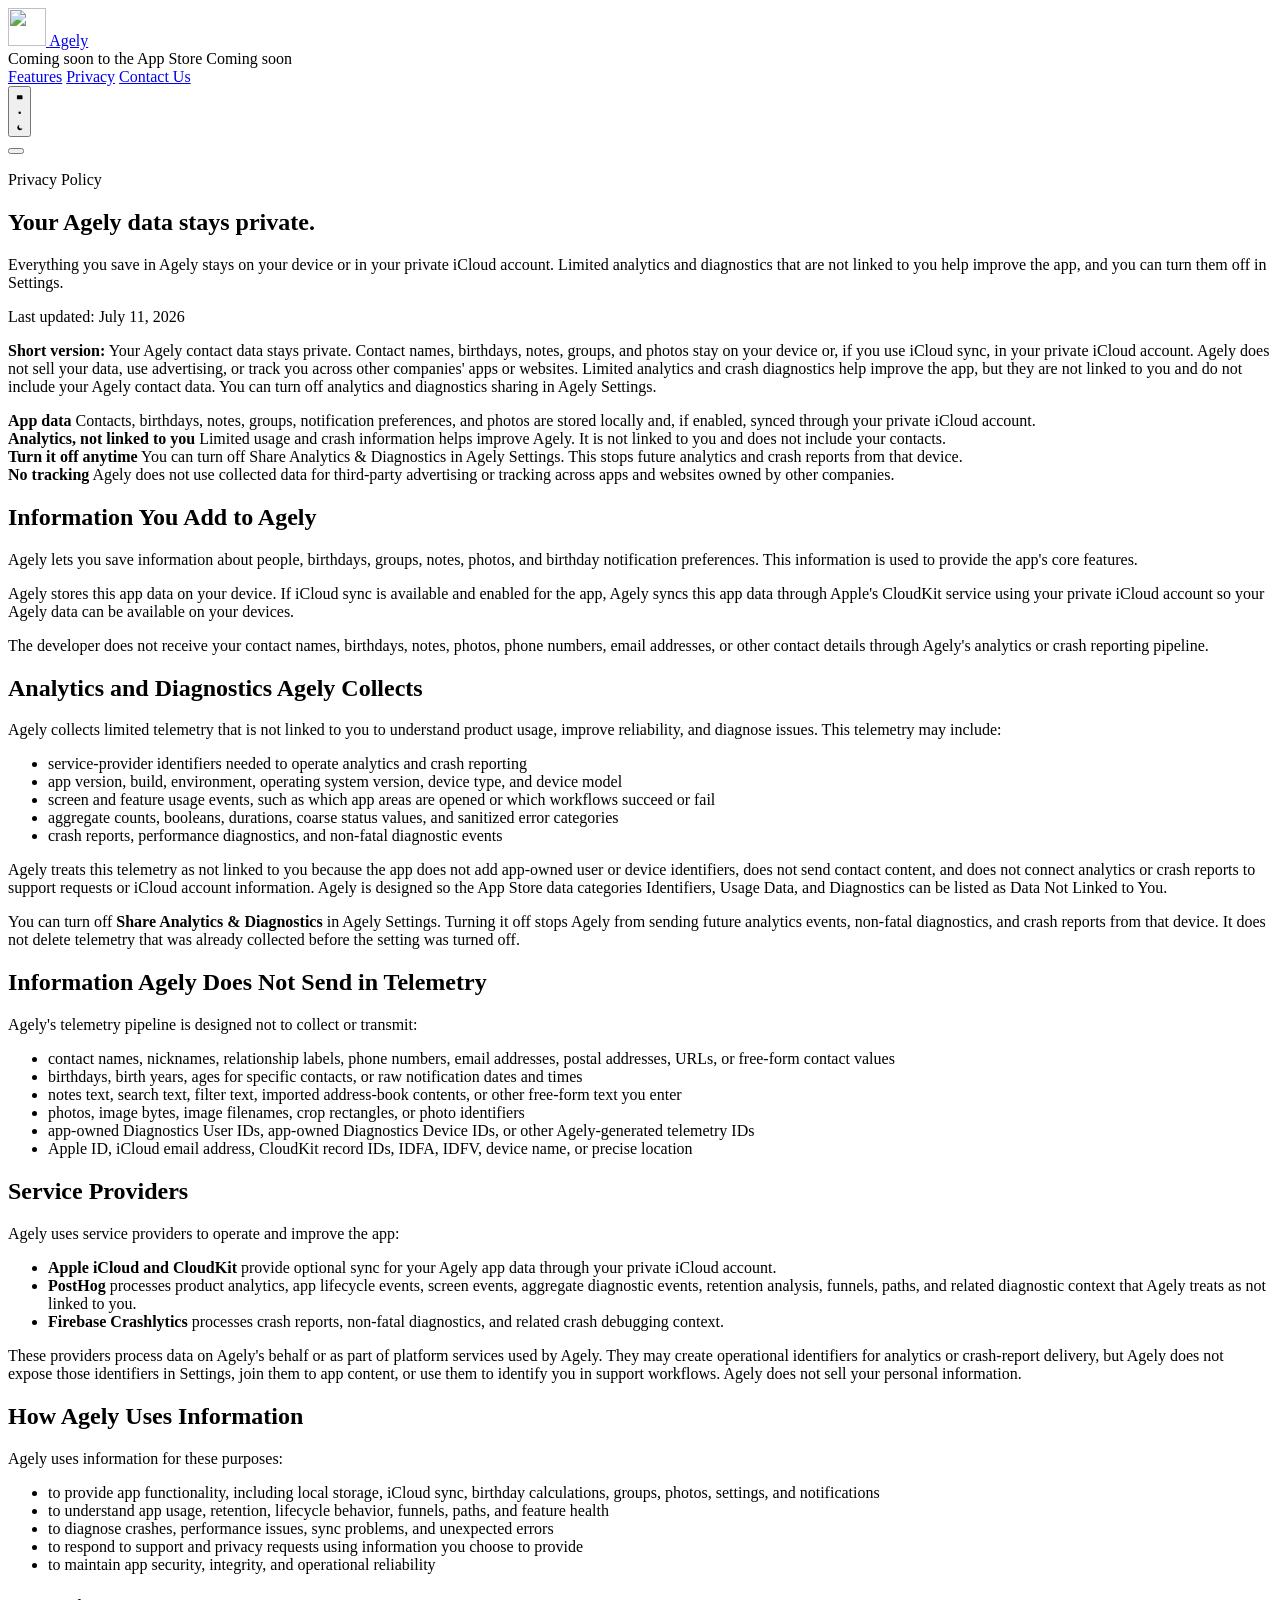
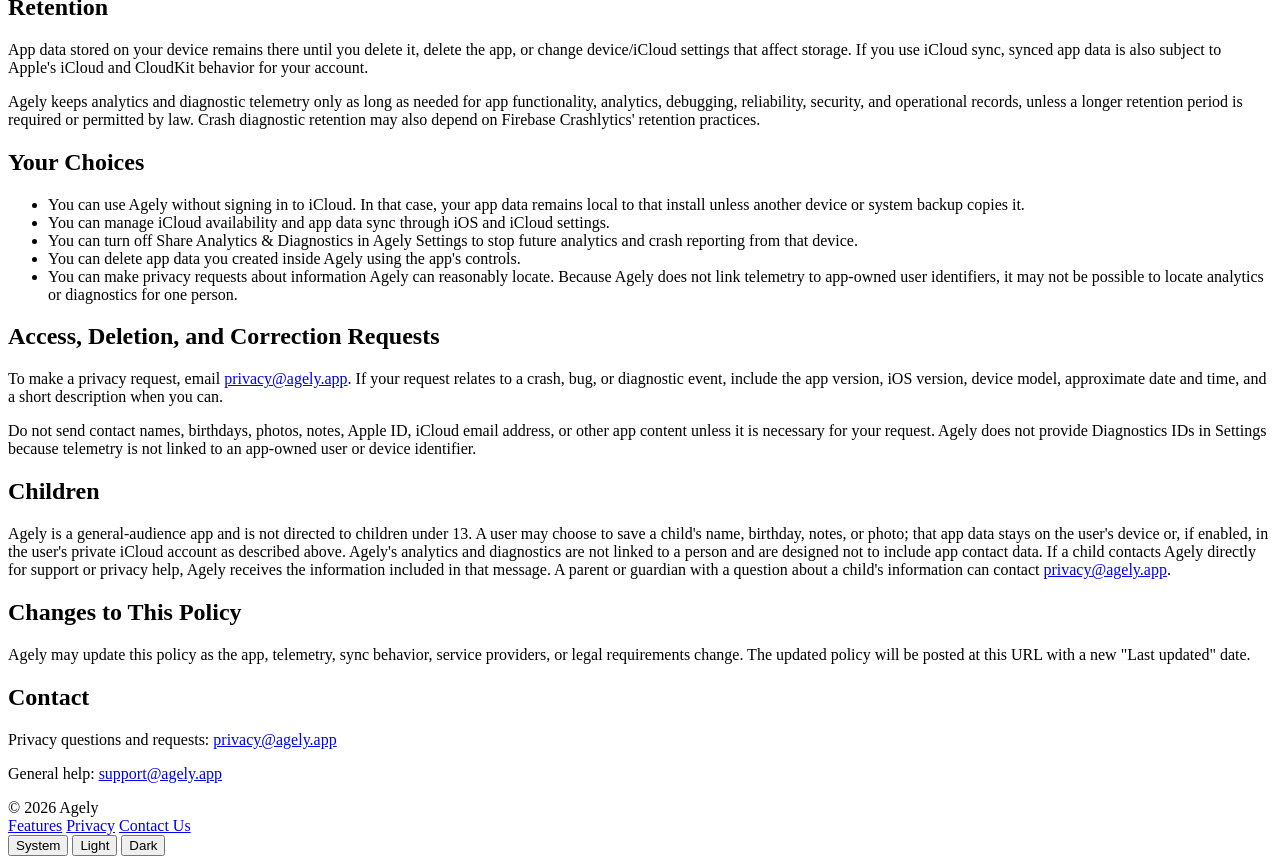
==== Website/privacy/index.html @ 069da4b2 "Regenerate social preview" ====
<!doctype html>
<html lang="en">
  <head>
    <meta charset="utf-8">
    <meta name="viewport" content="width=device-width, initial-scale=1">
    <title>Privacy Policy | Agely</title>
    <meta name="description" content="Agely privacy policy for app data, iCloud sync, analytics, diagnostics, and support requests.">
    <link rel="canonical" href="https://agely.app/privacy/">
    <meta property="og:title" content="Privacy Policy | Agely">
    <meta property="og:description" content="How Agely handles app data, iCloud sync, analytics, diagnostics, and support requests.">
    <meta property="og:type" content="website">
    <meta property="og:url" content="https://agely.app/privacy/">
    <meta property="og:site_name" content="Agely">
    <meta property="og:image" content="https://agely.app/assets/social-preview.png?v=20260713b">
    <meta property="og:image:width" content="1200">
    <meta property="og:image:height" content="630">
    <meta property="og:image:alt" content="Agely app preview showing age and birthday tracking on iPhone.">
    <meta name="twitter:card" content="summary_large_image">
    <meta name="twitter:title" content="Privacy Policy | Agely">
    <meta name="twitter:description" content="How Agely handles app data, iCloud sync, analytics, diagnostics, and support requests.">
    <meta name="twitter:image" content="https://agely.app/assets/social-preview.png?v=20260713b">
    <link rel="icon" href="/assets/agely-icon.png" type="image/png">
    <link rel="apple-touch-icon" href="/assets/agely-icon.png">
    <script src="/assets/theme-init.js?v=20260706g"></script>
    <link rel="stylesheet" href="/assets/styles.css?v=20260713a">
  </head>
  <body>
    <header class="site-header">
      <div class="site-shell nav">
        <a class="brand" href="/" aria-label="Agely home">
          <img src="/assets/agely-icon.png" alt="" width="38" height="38">
          <span>Agely</span>
        </a>
        <div class="nav-actions">
          <!-- APP_STORE_URL: replace this status with the App Store link at launch. -->
          <span class="header-availability" data-app-store-availability aria-label="Agely is coming soon to the App Store">
            <span class="availability-label-full">Coming soon to the App Store</span>
            <span class="availability-label-compact">Coming soon</span>
          </span>
          <nav class="nav-links desktop-nav" aria-label="Primary">
            <a href="/#features">Features</a>
            <a href="/privacy/" aria-current="page">Privacy</a>
            <a href="/support/">Contact Us</a>
          </nav>
          <div class="theme-menu-wrap desktop-theme-control" data-theme-menu>
            <button class="theme-menu-button" type="button" aria-label="Appearance" aria-haspopup="menu" aria-expanded="false" aria-controls="appearance-menu" data-theme-menu-button>
              <span class="theme-current-icon" aria-hidden="true">
                <svg class="theme-icon theme-mode-icon theme-mode-system" viewBox="0 0 24 24">
                  <rect x="3" y="4" width="18" height="13" rx="2"></rect>
                  <path d="M8 21h8"></path>
                  <path d="M12 17v4"></path>
                </svg>
                <svg class="theme-icon theme-mode-icon theme-mode-light" viewBox="0 0 24 24">
                  <circle cx="12" cy="12" r="4"></circle>
                  <path d="M12 2v2"></path>
                  <path d="M12 20v2"></path>
                  <path d="m4.93 4.93 1.41 1.41"></path>
                  <path d="m17.66 17.66 1.41 1.41"></path>
                  <path d="M2 12h2"></path>
                  <path d="M20 12h2"></path>
                  <path d="m6.34 17.66-1.41 1.41"></path>
                  <path d="m19.07 4.93-1.41 1.41"></path>
                </svg>
                <svg class="theme-icon theme-mode-icon theme-mode-dark" viewBox="0 0 24 24">
                  <path d="M20.99 12.67A8.5 8.5 0 1 1 11.33 3a6.5 6.5 0 0 0 9.66 9.67Z"></path>
                </svg>
              </span>
            </button>
            <div class="theme-popover" id="appearance-menu" role="menu" aria-label="Appearance" data-theme-popover hidden>
              <button class="theme-menu-row" type="button" role="menuitemradio" aria-checked="true" data-theme-option="system">
                <span class="theme-menu-row-label">
                  <svg class="theme-icon theme-icon-small" viewBox="0 0 24 24" aria-hidden="true">
                    <rect x="3" y="4" width="18" height="13" rx="2"></rect>
                    <path d="M8 21h8"></path>
                    <path d="M12 17v4"></path>
                  </svg>
                  System
                </span>
                <span class="theme-checkmark" aria-hidden="true">&#10003;</span>
              </button>
              <button class="theme-menu-row" type="button" role="menuitemradio" aria-checked="false" data-theme-option="light">
                <span class="theme-menu-row-label">
                  <svg class="theme-icon theme-icon-small" viewBox="0 0 24 24" aria-hidden="true">
                    <circle cx="12" cy="12" r="4"></circle>
                    <path d="M12 2v2"></path>
                    <path d="M12 20v2"></path>
                    <path d="m4.93 4.93 1.41 1.41"></path>
                    <path d="m17.66 17.66 1.41 1.41"></path>
                    <path d="M2 12h2"></path>
                    <path d="M20 12h2"></path>
                    <path d="m6.34 17.66-1.41 1.41"></path>
                    <path d="m19.07 4.93-1.41 1.41"></path>
                  </svg>
                  Light
                </span>
                <span class="theme-checkmark" aria-hidden="true">&#10003;</span>
              </button>
              <button class="theme-menu-row" type="button" role="menuitemradio" aria-checked="false" data-theme-option="dark">
                <span class="theme-menu-row-label">
                  <svg class="theme-icon theme-icon-small" viewBox="0 0 24 24" aria-hidden="true">
                    <path d="M20.99 12.67A8.5 8.5 0 1 1 11.33 3a6.5 6.5 0 0 0 9.66 9.67Z"></path>
                  </svg>
                  Dark
                </span>
                <span class="theme-checkmark" aria-hidden="true">&#10003;</span>
              </button>
            </div>
          </div>
          <button class="compact-menu-toggle" type="button" aria-label="Open menu" aria-expanded="false" aria-controls="site-menu" data-site-menu-toggle>
            <span class="menu-icon-line" aria-hidden="true"></span>
            <span class="menu-icon-line" aria-hidden="true"></span>
            <span class="menu-icon-line" aria-hidden="true"></span>
          </button>
        </div>
      </div>
      <div class="site-shell compact-menu" id="site-menu" data-site-menu hidden>
        <nav class="compact-nav-links" aria-label="Primary">
          <a href="/#features">Features</a>
          <a href="/privacy/" aria-current="page">Privacy</a>
          <a href="/support/">Contact Us</a>
        </nav>
        <div class="compact-appearance">
          <span class="compact-appearance-label">Appearance</span>
          <div class="theme-segmented-control" role="group" aria-label="Appearance">
            <button type="button" aria-pressed="true" data-theme-option="system">System</button>
            <button type="button" aria-pressed="false" data-theme-option="light">Light</button>
            <button type="button" aria-pressed="false" data-theme-option="dark">Dark</button>
          </div>
        </div>
      </div>
    </header>

    <main class="site-shell legal-page">
      <section class="page-hero animate-on-scroll fade-up">
        <p class="eyebrow">Privacy Policy</p>
        <h1>Your Agely data stays private.</h1>
        <p class="lede">Everything you save in Agely stays on your device or in your private iCloud account. Limited analytics and diagnostics that are not linked to you help improve the app, and you can turn them off in Settings.</p>
        <p class="meta">Last updated: July 11, 2026</p>
      </section>

      <article class="content legal-content">
        <div class="notice animate-on-scroll fade-up">
          <p><strong>Short version:</strong> Your Agely contact data stays private. Contact names, birthdays, notes, groups, and photos stay on your device or, if you use iCloud sync, in your private iCloud account. Agely does not sell your data, use advertising, or track you across other companies' apps or websites. Limited analytics and crash diagnostics help improve the app, but they are not linked to you and do not include your Agely contact data. You can turn off analytics and diagnostics sharing in Agely Settings.</p>
        </div>

        <div class="summary-grid privacy-summary" aria-label="Privacy summary">
          <div class="summary-item animate-on-scroll fade-up">
            <strong>App data</strong>
            <span>Contacts, birthdays, notes, groups, notification preferences, and photos are stored locally and, if enabled, synced through your private iCloud account.</span>
          </div>
          <div class="summary-item animate-on-scroll fade-up stagger-1">
            <strong>Analytics, not linked to you</strong>
            <span>Limited usage and crash information helps improve Agely. It is not linked to you and does not include your contacts.</span>
          </div>
          <div class="summary-item animate-on-scroll fade-up stagger-2">
            <strong>Turn it off anytime</strong>
            <span>You can turn off Share Analytics &amp; Diagnostics in Agely Settings. This stops future analytics and crash reports from that device.</span>
          </div>
          <div class="summary-item animate-on-scroll fade-up stagger-3">
            <strong>No tracking</strong>
            <span>Agely does not use collected data for third-party advertising or tracking across apps and websites owned by other companies.</span>
          </div>
        </div>

        <section class="policy-section" aria-labelledby="data-you-add">
          <h2 id="data-you-add">Information You Add to Agely</h2>
          <p>Agely lets you save information about people, birthdays, groups, notes, photos, and birthday notification preferences. This information is used to provide the app's core features.</p>
          <p>Agely stores this app data on your device. If iCloud sync is available and enabled for the app, Agely syncs this app data through Apple's CloudKit service using your private iCloud account so your Agely data can be available on your devices.</p>
          <p>The developer does not receive your contact names, birthdays, notes, photos, phone numbers, email addresses, or other contact details through Agely's analytics or crash reporting pipeline.</p>
        </section>

        <section class="policy-section" aria-labelledby="telemetry">
          <h2 id="telemetry">Analytics and Diagnostics Agely Collects</h2>
          <p>Agely collects limited telemetry that is not linked to you to understand product usage, improve reliability, and diagnose issues. This telemetry may include:</p>
          <ul>
            <li>service-provider identifiers needed to operate analytics and crash reporting</li>
            <li>app version, build, environment, operating system version, device type, and device model</li>
            <li>screen and feature usage events, such as which app areas are opened or which workflows succeed or fail</li>
            <li>aggregate counts, booleans, durations, coarse status values, and sanitized error categories</li>
            <li>crash reports, performance diagnostics, and non-fatal diagnostic events</li>
          </ul>
          <p>Agely treats this telemetry as not linked to you because the app does not add app-owned user or device identifiers, does not send contact content, and does not connect analytics or crash reports to support requests or iCloud account information. Agely is designed so the App Store data categories Identifiers, Usage Data, and Diagnostics can be listed as Data Not Linked to You.</p>
          <p>You can turn off <strong>Share Analytics &amp; Diagnostics</strong> in Agely Settings. Turning it off stops Agely from sending future analytics events, non-fatal diagnostics, and crash reports from that device. It does not delete telemetry that was already collected before the setting was turned off.</p>
        </section>

        <section class="policy-section" aria-labelledby="not-collected">
          <h2 id="not-collected">Information Agely Does Not Send in Telemetry</h2>
          <p>Agely's telemetry pipeline is designed not to collect or transmit:</p>
          <ul>
            <li>contact names, nicknames, relationship labels, phone numbers, email addresses, postal addresses, URLs, or free-form contact values</li>
            <li>birthdays, birth years, ages for specific contacts, or raw notification dates and times</li>
            <li>notes text, search text, filter text, imported address-book contents, or other free-form text you enter</li>
            <li>photos, image bytes, image filenames, crop rectangles, or photo identifiers</li>
            <li>app-owned Diagnostics User IDs, app-owned Diagnostics Device IDs, or other Agely-generated telemetry IDs</li>
            <li>Apple ID, iCloud email address, CloudKit record IDs, IDFA, IDFV, device name, or precise location</li>
          </ul>
        </section>

        <section class="policy-section" aria-labelledby="processors">
          <h2 id="processors">Service Providers</h2>
          <p>Agely uses service providers to operate and improve the app:</p>
          <ul>
            <li><strong>Apple iCloud and CloudKit</strong> provide optional sync for your Agely app data through your private iCloud account.</li>
            <li><strong>PostHog</strong> processes product analytics, app lifecycle events, screen events, aggregate diagnostic events, retention analysis, funnels, paths, and related diagnostic context that Agely treats as not linked to you.</li>
            <li><strong>Firebase Crashlytics</strong> processes crash reports, non-fatal diagnostics, and related crash debugging context.</li>
          </ul>
          <p>These providers process data on Agely's behalf or as part of platform services used by Agely. They may create operational identifiers for analytics or crash-report delivery, but Agely does not expose those identifiers in Settings, join them to app content, or use them to identify you in support workflows. Agely does not sell your personal information.</p>
        </section>

        <section class="policy-section" aria-labelledby="purposes">
          <h2 id="purposes">How Agely Uses Information</h2>
          <p>Agely uses information for these purposes:</p>
          <ul>
            <li>to provide app functionality, including local storage, iCloud sync, birthday calculations, groups, photos, settings, and notifications</li>
            <li>to understand app usage, retention, lifecycle behavior, funnels, paths, and feature health</li>
            <li>to diagnose crashes, performance issues, sync problems, and unexpected errors</li>
            <li>to respond to support and privacy requests using information you choose to provide</li>
            <li>to maintain app security, integrity, and operational reliability</li>
          </ul>
        </section>

        <section class="policy-section" aria-labelledby="retention">
          <h2 id="retention">Retention</h2>
          <p>App data stored on your device remains there until you delete it, delete the app, or change device/iCloud settings that affect storage. If you use iCloud sync, synced app data is also subject to Apple's iCloud and CloudKit behavior for your account.</p>
          <p>Agely keeps analytics and diagnostic telemetry only as long as needed for app functionality, analytics, debugging, reliability, security, and operational records, unless a longer retention period is required or permitted by law. Crash diagnostic retention may also depend on Firebase Crashlytics' retention practices.</p>
        </section>

        <section class="policy-section" aria-labelledby="choices">
          <h2 id="choices">Your Choices</h2>
          <ul>
            <li>You can use Agely without signing in to iCloud. In that case, your app data remains local to that install unless another device or system backup copies it.</li>
            <li>You can manage iCloud availability and app data sync through iOS and iCloud settings.</li>
            <li>You can turn off Share Analytics &amp; Diagnostics in Agely Settings to stop future analytics and crash reporting from that device.</li>
            <li>You can delete app data you created inside Agely using the app's controls.</li>
            <li>You can make privacy requests about information Agely can reasonably locate. Because Agely does not link telemetry to app-owned user identifiers, it may not be possible to locate analytics or diagnostics for one person.</li>
          </ul>
        </section>

        <section class="policy-section" aria-labelledby="requests">
          <h2 id="requests">Access, Deletion, and Correction Requests</h2>
          <p>To make a privacy request, email <a href="mailto:privacy@agely.app">privacy@agely.app</a>. If your request relates to a crash, bug, or diagnostic event, include the app version, iOS version, device model, approximate date and time, and a short description when you can.</p>
          <p>Do not send contact names, birthdays, photos, notes, Apple ID, iCloud email address, or other app content unless it is necessary for your request. Agely does not provide Diagnostics IDs in Settings because telemetry is not linked to an app-owned user or device identifier.</p>
        </section>

        <section class="policy-section" aria-labelledby="children">
          <h2 id="children">Children</h2>
          <p>Agely is a general-audience app and is not directed to children under 13. A user may choose to save a child's name, birthday, notes, or photo; that app data stays on the user's device or, if enabled, in the user's private iCloud account as described above. Agely's analytics and diagnostics are not linked to a person and are designed not to include app contact data. If a child contacts Agely directly for support or privacy help, Agely receives the information included in that message. A parent or guardian with a question about a child's information can contact <a href="mailto:privacy@agely.app">privacy@agely.app</a>.</p>
        </section>

        <section class="policy-section" aria-labelledby="changes">
          <h2 id="changes">Changes to This Policy</h2>
          <p>Agely may update this policy as the app, telemetry, sync behavior, service providers, or legal requirements change. The updated policy will be posted at this URL with a new "Last updated" date.</p>
        </section>

        <section class="policy-section contact-panel" aria-labelledby="contact">
          <h2 id="contact">Contact</h2>
          <p>Privacy questions and requests: <a href="mailto:privacy@agely.app">privacy@agely.app</a></p>
          <p>General help: <a href="mailto:support@agely.app">support@agely.app</a></p>
        </section>
      </article>
    </main>

    <footer class="site-footer">
      <div class="site-shell footer-inner">
        <span>&copy; 2026 Agely</span>
        <div class="footer-links">
          <a href="/#features">Features</a>
          <a href="/privacy/">Privacy</a>
          <a href="/support/">Contact Us</a>
        </div>
        <div class="footer-appearance" aria-label="Appearance">
          <div class="theme-segmented-control theme-segmented-footer" role="group" aria-label="Appearance">
            <button type="button" aria-pressed="true" data-theme-option="system">System</button>
            <button type="button" aria-pressed="false" data-theme-option="light">Light</button>
            <button type="button" aria-pressed="false" data-theme-option="dark">Dark</button>
          </div>
        </div>
      </div>
    </footer>
    <script src="/assets/animations.js?v=20260712b" defer></script>
  </body>
</html>
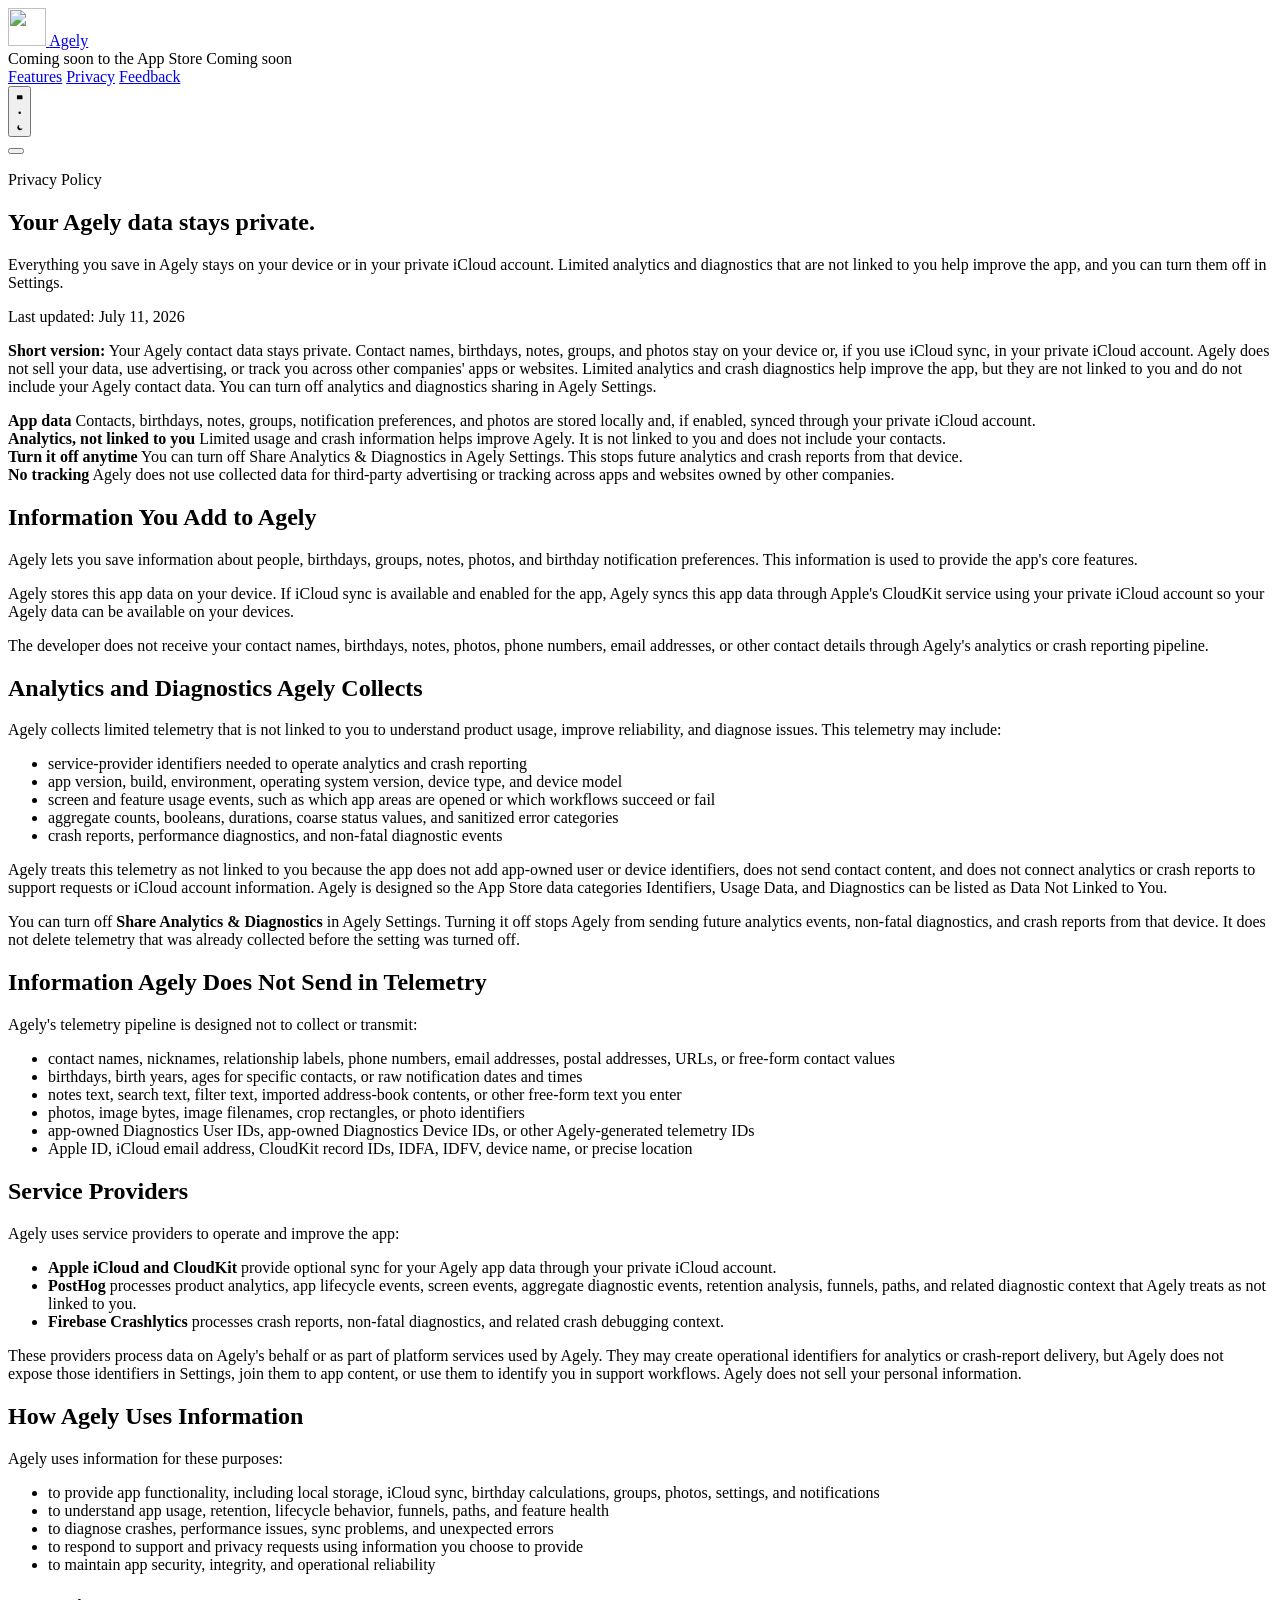
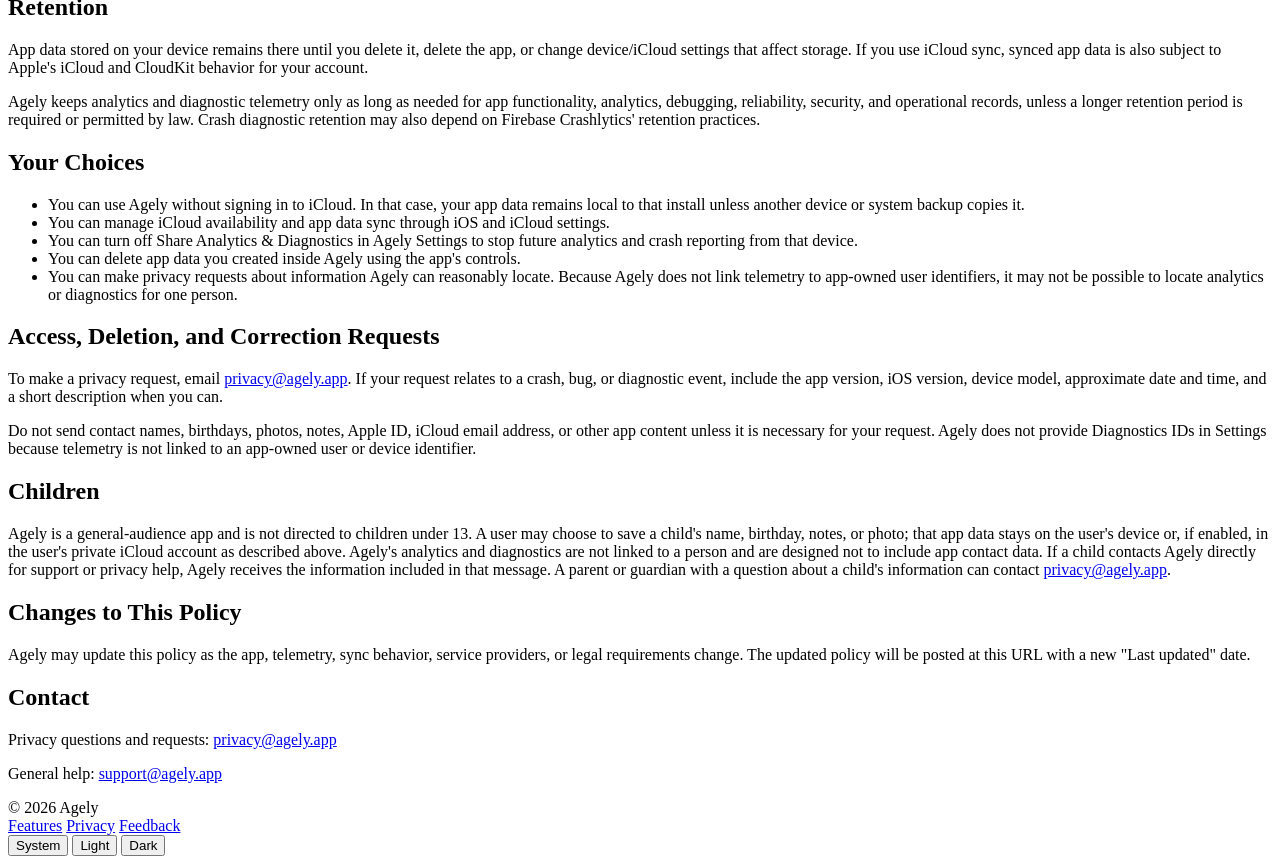
==== commit 4906da3d: "Align website feedback with Settings Replace the three product-contact categories with one feedback " ====
--- a/Website/privacy/index.html
+++ b/Website/privacy/index.html
@@ -11,18 +11,18 @@
     <meta property="og:type" content="website">
     <meta property="og:url" content="https://agely.app/privacy/">
     <meta property="og:site_name" content="Agely">
-    <meta property="og:image" content="https://agely.app/assets/social-preview.png?v=20260713b">
+    <meta property="og:image" content="https://agely.app/assets/social-preview.png?v=20260731a">
     <meta property="og:image:width" content="1200">
     <meta property="og:image:height" content="630">
     <meta property="og:image:alt" content="Agely app preview showing age and birthday tracking on iPhone.">
     <meta name="twitter:card" content="summary_large_image">
     <meta name="twitter:title" content="Privacy Policy | Agely">
     <meta name="twitter:description" content="How Agely handles app data, iCloud sync, analytics, diagnostics, and support requests.">
-    <meta name="twitter:image" content="https://agely.app/assets/social-preview.png?v=20260713b">
+    <meta name="twitter:image" content="https://agely.app/assets/social-preview.png?v=20260731a">
     <link rel="icon" href="/assets/agely-icon.png" type="image/png">
     <link rel="apple-touch-icon" href="/assets/agely-icon.png">
     <script src="/assets/theme-init.js?v=20260706g"></script>
-    <link rel="stylesheet" href="/assets/styles.css?v=20260713a">
+    <link rel="stylesheet" href="/assets/styles.css?v=20260731a">
   </head>
   <body>
     <header class="site-header">
@@ -40,7 +40,7 @@
           <nav class="nav-links desktop-nav" aria-label="Primary">
             <a href="/#features">Features</a>
             <a href="/privacy/" aria-current="page">Privacy</a>
-            <a href="/support/">Contact Us</a>
+            <a href="/support/">Feedback</a>
           </nav>
           <div class="theme-menu-wrap desktop-theme-control" data-theme-menu>
             <button class="theme-menu-button" type="button" aria-label="Appearance" aria-haspopup="menu" aria-expanded="false" aria-controls="appearance-menu" data-theme-menu-button>
@@ -117,7 +117,7 @@
         <nav class="compact-nav-links" aria-label="Primary">
           <a href="/#features">Features</a>
           <a href="/privacy/" aria-current="page">Privacy</a>
-          <a href="/support/">Contact Us</a>
+          <a href="/support/">Feedback</a>
         </nav>
         <div class="compact-appearance">
           <span class="compact-appearance-label">Appearance</span>
@@ -266,7 +266,7 @@
         <div class="footer-links">
           <a href="/#features">Features</a>
           <a href="/privacy/">Privacy</a>
-          <a href="/support/">Contact Us</a>
+          <a href="/support/">Feedback</a>
         </div>
         <div class="footer-appearance" aria-label="Appearance">
           <div class="theme-segmented-control theme-segmented-footer" role="group" aria-label="Appearance">
@@ -277,6 +277,6 @@
         </div>
       </div>
     </footer>
-    <script src="/assets/animations.js?v=20260712b" defer></script>
+    <script src="/assets/animations.js?v=20260731a" defer></script>
   </body>
 </html>
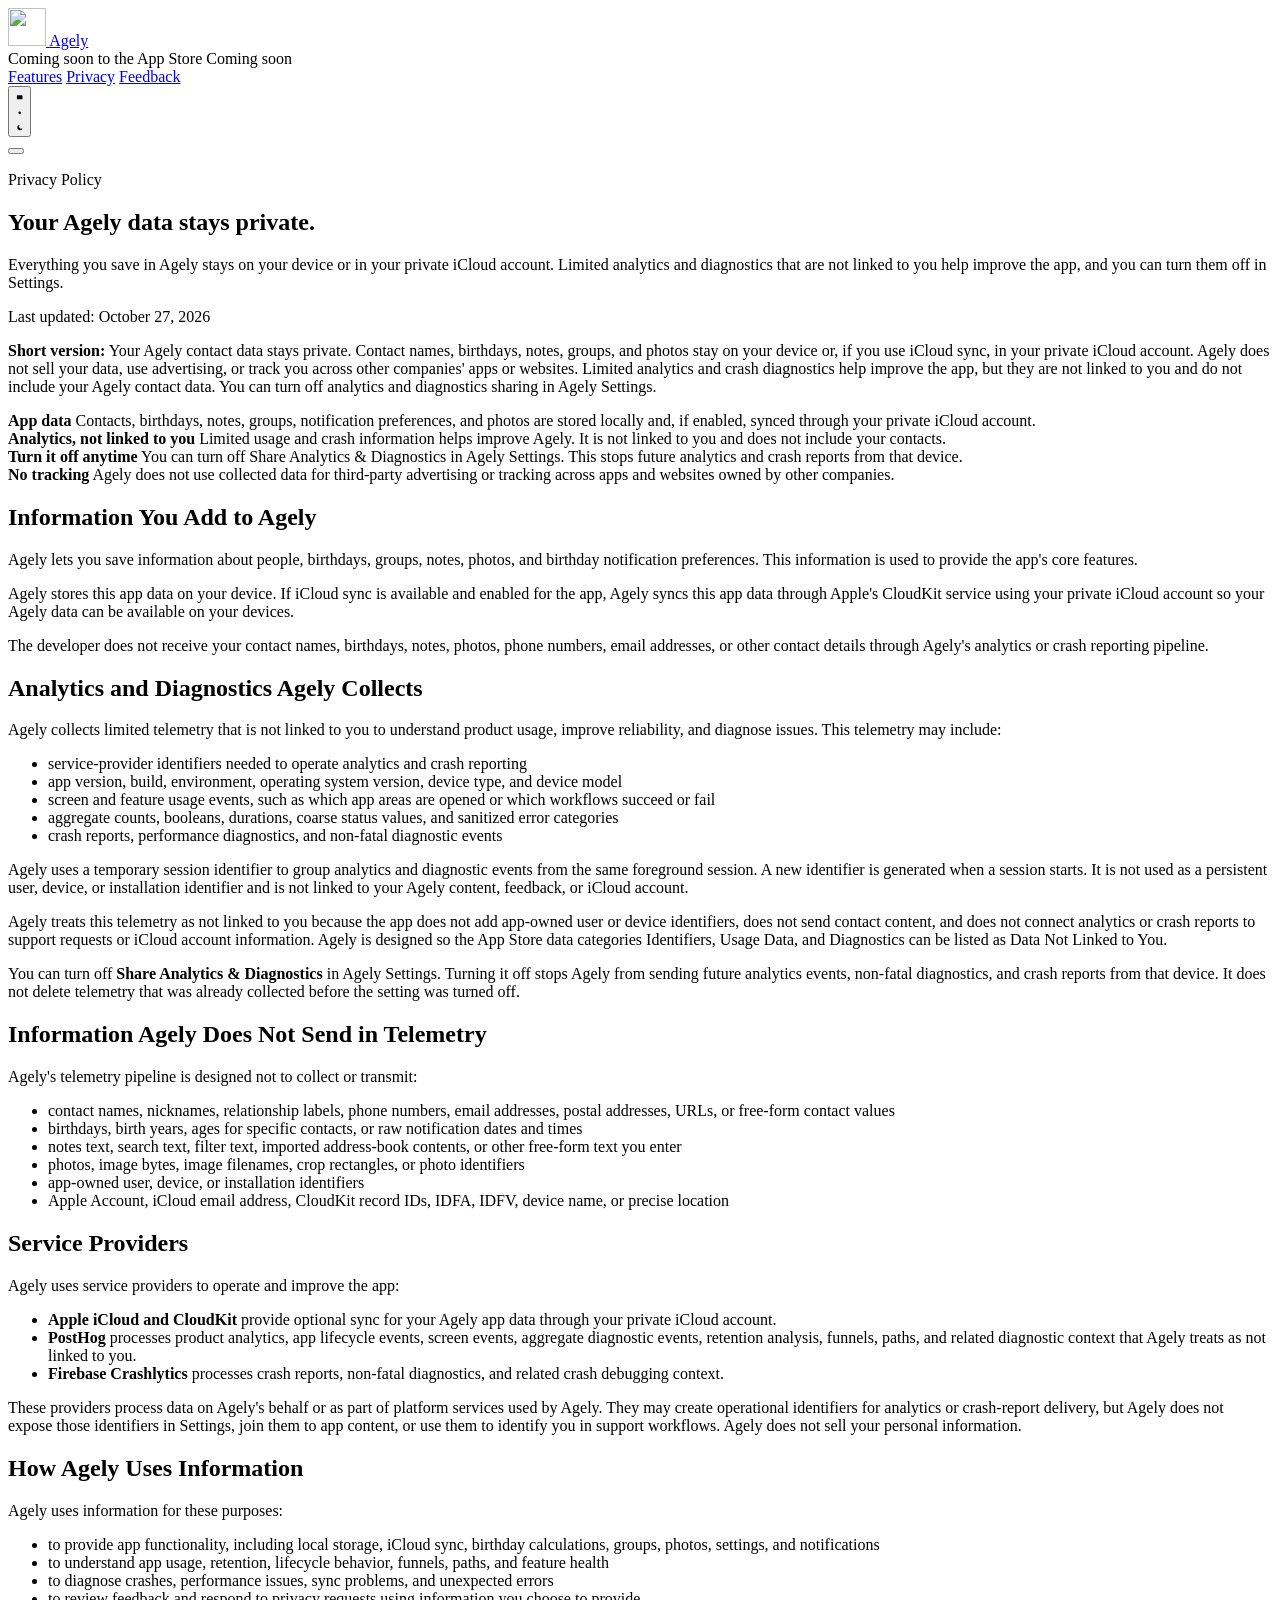
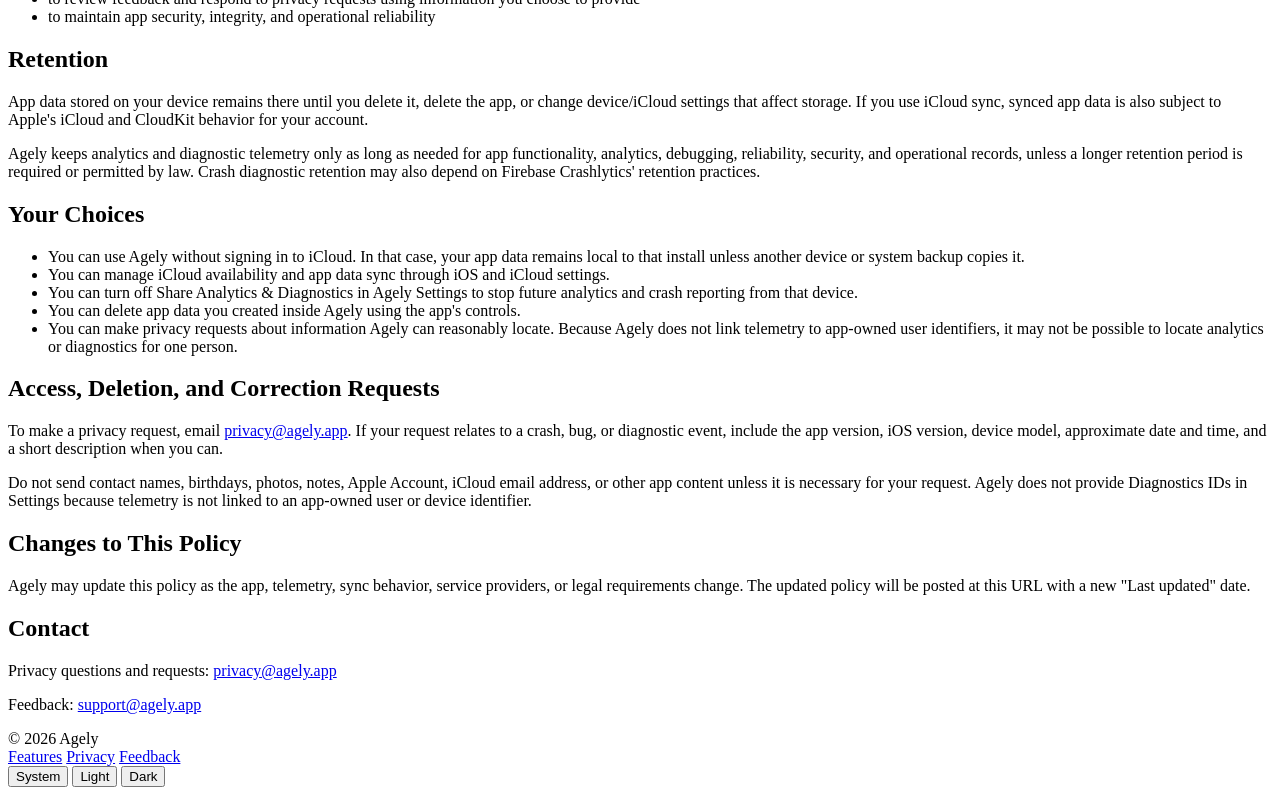
==== commit 6d787eb7: "Align privacy policy with telemetry and feedback Document existing temporary session identifiers whi" ====
--- a/Website/privacy/index.html
+++ b/Website/privacy/index.html
@@ -4,10 +4,10 @@
     <meta charset="utf-8">
     <meta name="viewport" content="width=device-width, initial-scale=1">
     <title>Privacy Policy | Agely</title>
-    <meta name="description" content="Agely privacy policy for app data, iCloud sync, analytics, diagnostics, and support requests.">
+    <meta name="description" content="Agely privacy policy for app data, iCloud sync, analytics, diagnostics, feedback, and privacy requests.">
     <link rel="canonical" href="https://agely.app/privacy/">
     <meta property="og:title" content="Privacy Policy | Agely">
-    <meta property="og:description" content="How Agely handles app data, iCloud sync, analytics, diagnostics, and support requests.">
+    <meta property="og:description" content="How Agely handles app data, iCloud sync, analytics, diagnostics, feedback, and privacy requests.">
     <meta property="og:type" content="website">
     <meta property="og:url" content="https://agely.app/privacy/">
     <meta property="og:site_name" content="Agely">
@@ -17,7 +17,7 @@
     <meta property="og:image:alt" content="Agely app preview showing age and birthday tracking on iPhone.">
     <meta name="twitter:card" content="summary_large_image">
     <meta name="twitter:title" content="Privacy Policy | Agely">
-    <meta name="twitter:description" content="How Agely handles app data, iCloud sync, analytics, diagnostics, and support requests.">
+    <meta name="twitter:description" content="How Agely handles app data, iCloud sync, analytics, diagnostics, feedback, and privacy requests.">
     <meta name="twitter:image" content="https://agely.app/assets/social-preview.png?v=20260731a">
     <link rel="icon" href="/assets/agely-icon.png" type="image/png">
     <link rel="apple-touch-icon" href="/assets/agely-icon.png">
@@ -135,7 +135,7 @@
         <p class="eyebrow">Privacy Policy</p>
         <h1>Your Agely data stays private.</h1>
         <p class="lede">Everything you save in Agely stays on your device or in your private iCloud account. Limited analytics and diagnostics that are not linked to you help improve the app, and you can turn them off in Settings.</p>
-        <p class="meta">Last updated: July 11, 2026</p>
+        <p class="meta">Last updated: October 27, 2026</p>
       </section>
 
       <article class="content legal-content">
@@ -179,6 +179,7 @@
             <li>aggregate counts, booleans, durations, coarse status values, and sanitized error categories</li>
             <li>crash reports, performance diagnostics, and non-fatal diagnostic events</li>
           </ul>
+          <p>Agely uses a temporary session identifier to group analytics and diagnostic events from the same foreground session. A new identifier is generated when a session starts. It is not used as a persistent user, device, or installation identifier and is not linked to your Agely content, feedback, or iCloud account.</p>
           <p>Agely treats this telemetry as not linked to you because the app does not add app-owned user or device identifiers, does not send contact content, and does not connect analytics or crash reports to support requests or iCloud account information. Agely is designed so the App Store data categories Identifiers, Usage Data, and Diagnostics can be listed as Data Not Linked to You.</p>
           <p>You can turn off <strong>Share Analytics &amp; Diagnostics</strong> in Agely Settings. Turning it off stops Agely from sending future analytics events, non-fatal diagnostics, and crash reports from that device. It does not delete telemetry that was already collected before the setting was turned off.</p>
         </section>
@@ -191,8 +192,8 @@
             <li>birthdays, birth years, ages for specific contacts, or raw notification dates and times</li>
             <li>notes text, search text, filter text, imported address-book contents, or other free-form text you enter</li>
             <li>photos, image bytes, image filenames, crop rectangles, or photo identifiers</li>
-            <li>app-owned Diagnostics User IDs, app-owned Diagnostics Device IDs, or other Agely-generated telemetry IDs</li>
-            <li>Apple ID, iCloud email address, CloudKit record IDs, IDFA, IDFV, device name, or precise location</li>
+            <li>app-owned user, device, or installation identifiers</li>
+            <li>Apple Account, iCloud email address, CloudKit record IDs, IDFA, IDFV, device name, or precise location</li>
           </ul>
         </section>
 
@@ -214,7 +215,7 @@
             <li>to provide app functionality, including local storage, iCloud sync, birthday calculations, groups, photos, settings, and notifications</li>
             <li>to understand app usage, retention, lifecycle behavior, funnels, paths, and feature health</li>
             <li>to diagnose crashes, performance issues, sync problems, and unexpected errors</li>
-            <li>to respond to support and privacy requests using information you choose to provide</li>
+            <li>to review feedback and respond to privacy requests using information you choose to provide</li>
             <li>to maintain app security, integrity, and operational reliability</li>
           </ul>
         </section>
@@ -239,12 +240,7 @@
         <section class="policy-section" aria-labelledby="requests">
           <h2 id="requests">Access, Deletion, and Correction Requests</h2>
           <p>To make a privacy request, email <a href="mailto:privacy@agely.app">privacy@agely.app</a>. If your request relates to a crash, bug, or diagnostic event, include the app version, iOS version, device model, approximate date and time, and a short description when you can.</p>
-          <p>Do not send contact names, birthdays, photos, notes, Apple ID, iCloud email address, or other app content unless it is necessary for your request. Agely does not provide Diagnostics IDs in Settings because telemetry is not linked to an app-owned user or device identifier.</p>
-        </section>
-
-        <section class="policy-section" aria-labelledby="children">
-          <h2 id="children">Children</h2>
-          <p>Agely is a general-audience app and is not directed to children under 13. A user may choose to save a child's name, birthday, notes, or photo; that app data stays on the user's device or, if enabled, in the user's private iCloud account as described above. Agely's analytics and diagnostics are not linked to a person and are designed not to include app contact data. If a child contacts Agely directly for support or privacy help, Agely receives the information included in that message. A parent or guardian with a question about a child's information can contact <a href="mailto:privacy@agely.app">privacy@agely.app</a>.</p>
+          <p>Do not send contact names, birthdays, photos, notes, Apple Account, iCloud email address, or other app content unless it is necessary for your request. Agely does not provide Diagnostics IDs in Settings because telemetry is not linked to an app-owned user or device identifier.</p>
         </section>
 
         <section class="policy-section" aria-labelledby="changes">
@@ -255,7 +251,7 @@
         <section class="policy-section contact-panel" aria-labelledby="contact">
           <h2 id="contact">Contact</h2>
           <p>Privacy questions and requests: <a href="mailto:privacy@agely.app">privacy@agely.app</a></p>
-          <p>General help: <a href="mailto:support@agely.app">support@agely.app</a></p>
+          <p>Feedback: <a href="mailto:support@agely.app?subject=Agely%20Feedback">support@agely.app</a></p>
         </section>
       </article>
     </main>
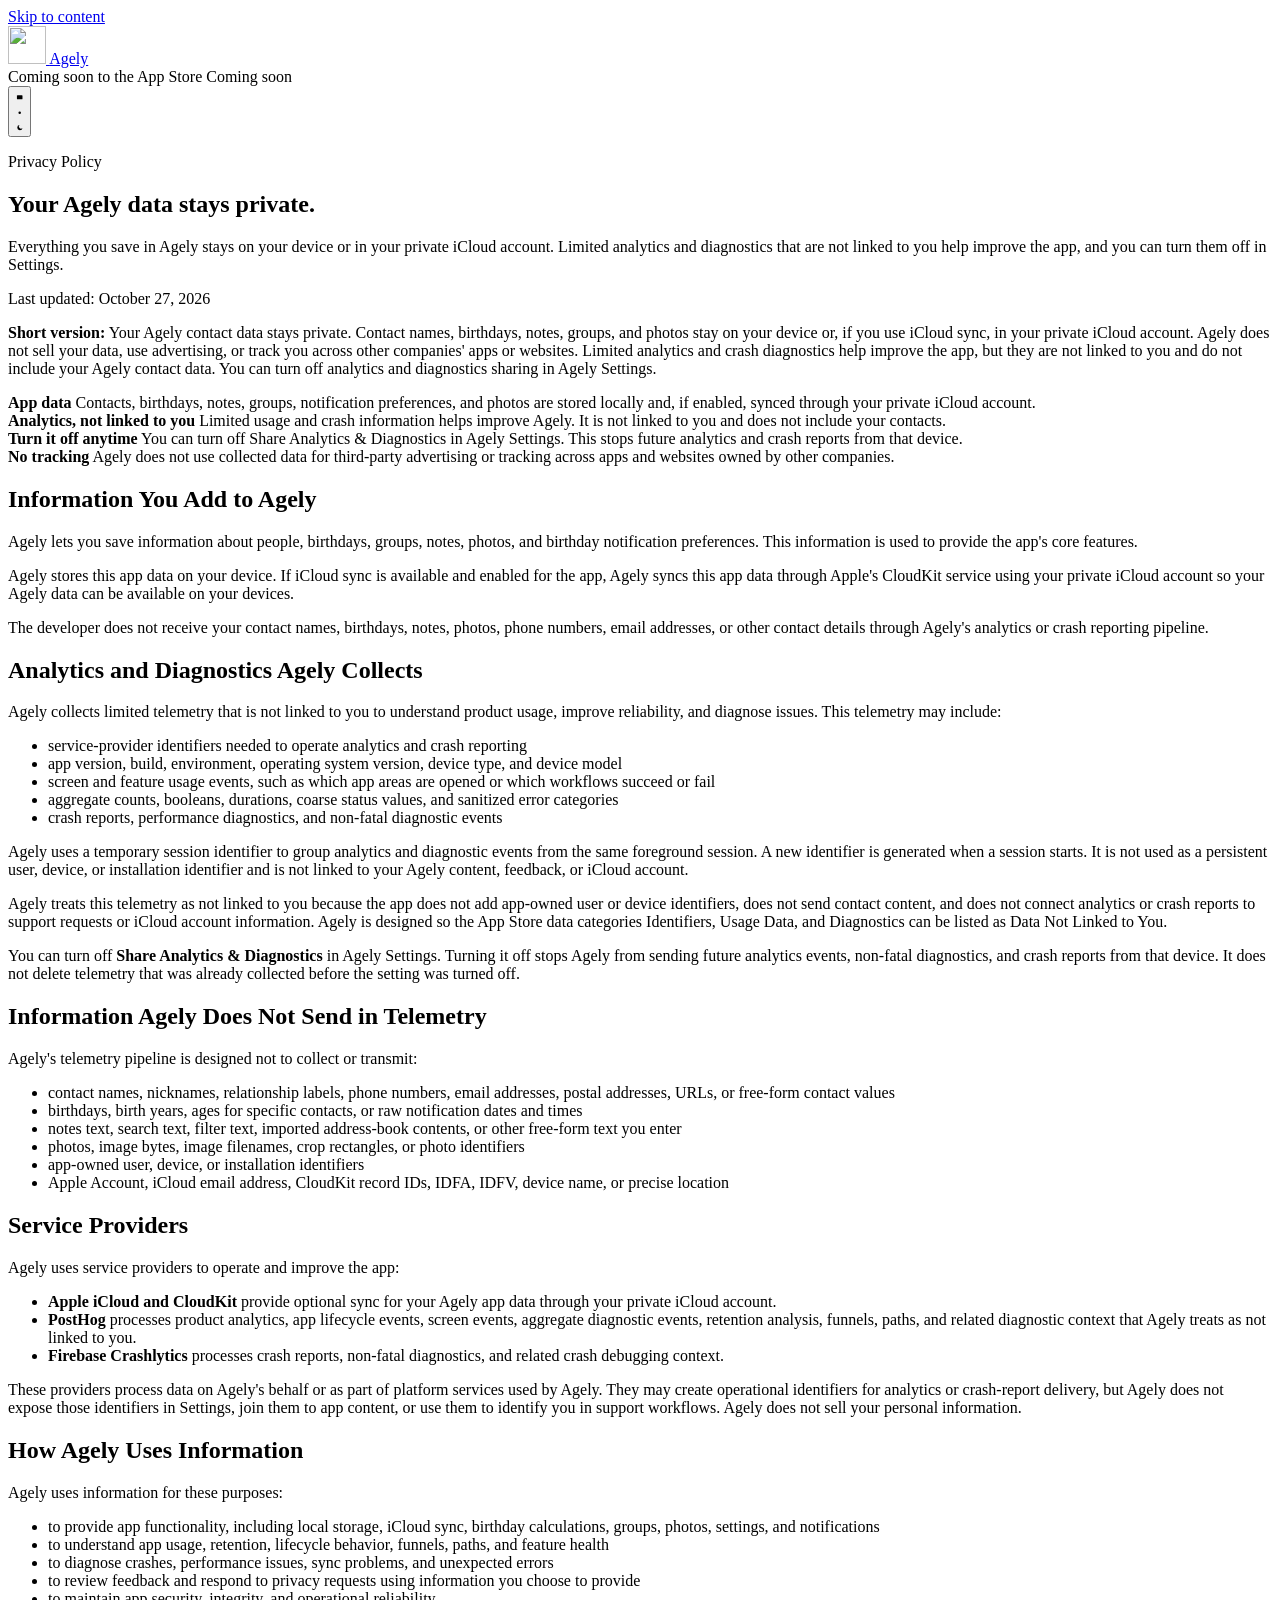
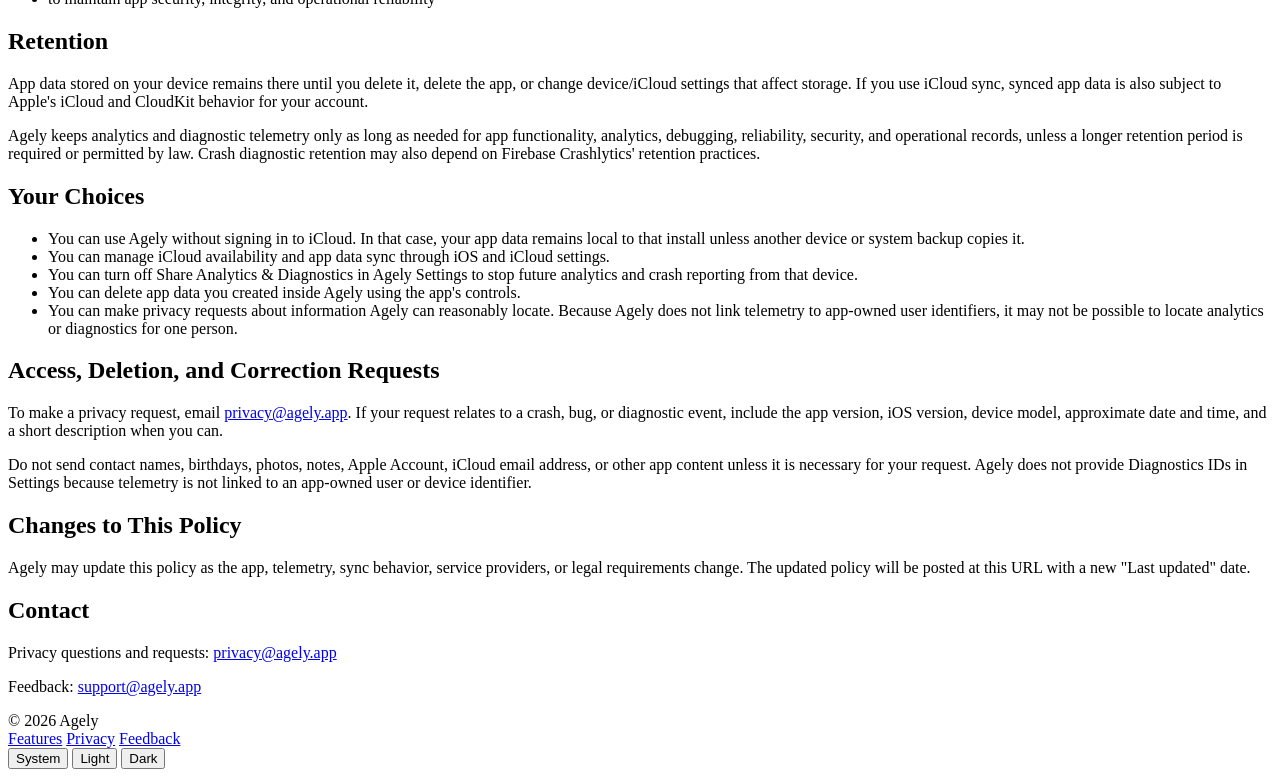
==== commit ebcea752: "Complete homepage polish and keyboard accessibility - Complete the approved homepage copy, simplifie" ====
--- a/Website/privacy/index.html
+++ b/Website/privacy/index.html
@@ -22,9 +22,10 @@
     <link rel="icon" href="/assets/agely-icon.png" type="image/png">
     <link rel="apple-touch-icon" href="/assets/agely-icon.png">
     <script src="/assets/theme-init.js?v=20260706g"></script>
-    <link rel="stylesheet" href="/assets/styles.css?v=20260731a">
+    <link rel="stylesheet" href="/assets/styles.css?v=20261105a">
   </head>
   <body>
+    <a class="skip-link" href="#main-content">Skip to content</a>
     <header class="site-header">
       <div class="site-shell nav">
         <a class="brand" href="/" aria-label="Agely home">
@@ -37,12 +38,7 @@
             <span class="availability-label-full">Coming soon to the App Store</span>
             <span class="availability-label-compact">Coming soon</span>
           </span>
-          <nav class="nav-links desktop-nav" aria-label="Primary">
-            <a href="/#features">Features</a>
-            <a href="/privacy/" aria-current="page">Privacy</a>
-            <a href="/support/">Feedback</a>
-          </nav>
-          <div class="theme-menu-wrap desktop-theme-control" data-theme-menu>
+          <div class="theme-menu-wrap" data-theme-menu>
             <button class="theme-menu-button" type="button" aria-label="Appearance" aria-haspopup="menu" aria-expanded="false" aria-controls="appearance-menu" data-theme-menu-button>
               <span class="theme-current-icon" aria-hidden="true">
                 <svg class="theme-icon theme-mode-icon theme-mode-system" viewBox="0 0 24 24">
@@ -106,31 +102,11 @@
               </button>
             </div>
           </div>
-          <button class="compact-menu-toggle" type="button" aria-label="Open menu" aria-expanded="false" aria-controls="site-menu" data-site-menu-toggle>
-            <span class="menu-icon-line" aria-hidden="true"></span>
-            <span class="menu-icon-line" aria-hidden="true"></span>
-            <span class="menu-icon-line" aria-hidden="true"></span>
-          </button>
-        </div>
-      </div>
-      <div class="site-shell compact-menu" id="site-menu" data-site-menu hidden>
-        <nav class="compact-nav-links" aria-label="Primary">
-          <a href="/#features">Features</a>
-          <a href="/privacy/" aria-current="page">Privacy</a>
-          <a href="/support/">Feedback</a>
-        </nav>
-        <div class="compact-appearance">
-          <span class="compact-appearance-label">Appearance</span>
-          <div class="theme-segmented-control" role="group" aria-label="Appearance">
-            <button type="button" aria-pressed="true" data-theme-option="system">System</button>
-            <button type="button" aria-pressed="false" data-theme-option="light">Light</button>
-            <button type="button" aria-pressed="false" data-theme-option="dark">Dark</button>
-          </div>
         </div>
       </div>
     </header>
 
-    <main class="site-shell legal-page">
+    <main class="site-shell legal-page" id="main-content" tabindex="-1">
       <section class="page-hero animate-on-scroll fade-up">
         <p class="eyebrow">Privacy Policy</p>
         <h1>Your Agely data stays private.</h1>
@@ -261,7 +237,7 @@
         <span>&copy; 2026 Agely</span>
         <div class="footer-links">
           <a href="/#features">Features</a>
-          <a href="/privacy/">Privacy</a>
+          <a href="/privacy/" aria-current="page">Privacy</a>
           <a href="/support/">Feedback</a>
         </div>
         <div class="footer-appearance" aria-label="Appearance">
@@ -273,6 +249,6 @@
         </div>
       </div>
     </footer>
-    <script src="/assets/animations.js?v=20260731a" defer></script>
+    <script src="/assets/animations.js?v=20261105a" defer></script>
   </body>
 </html>
